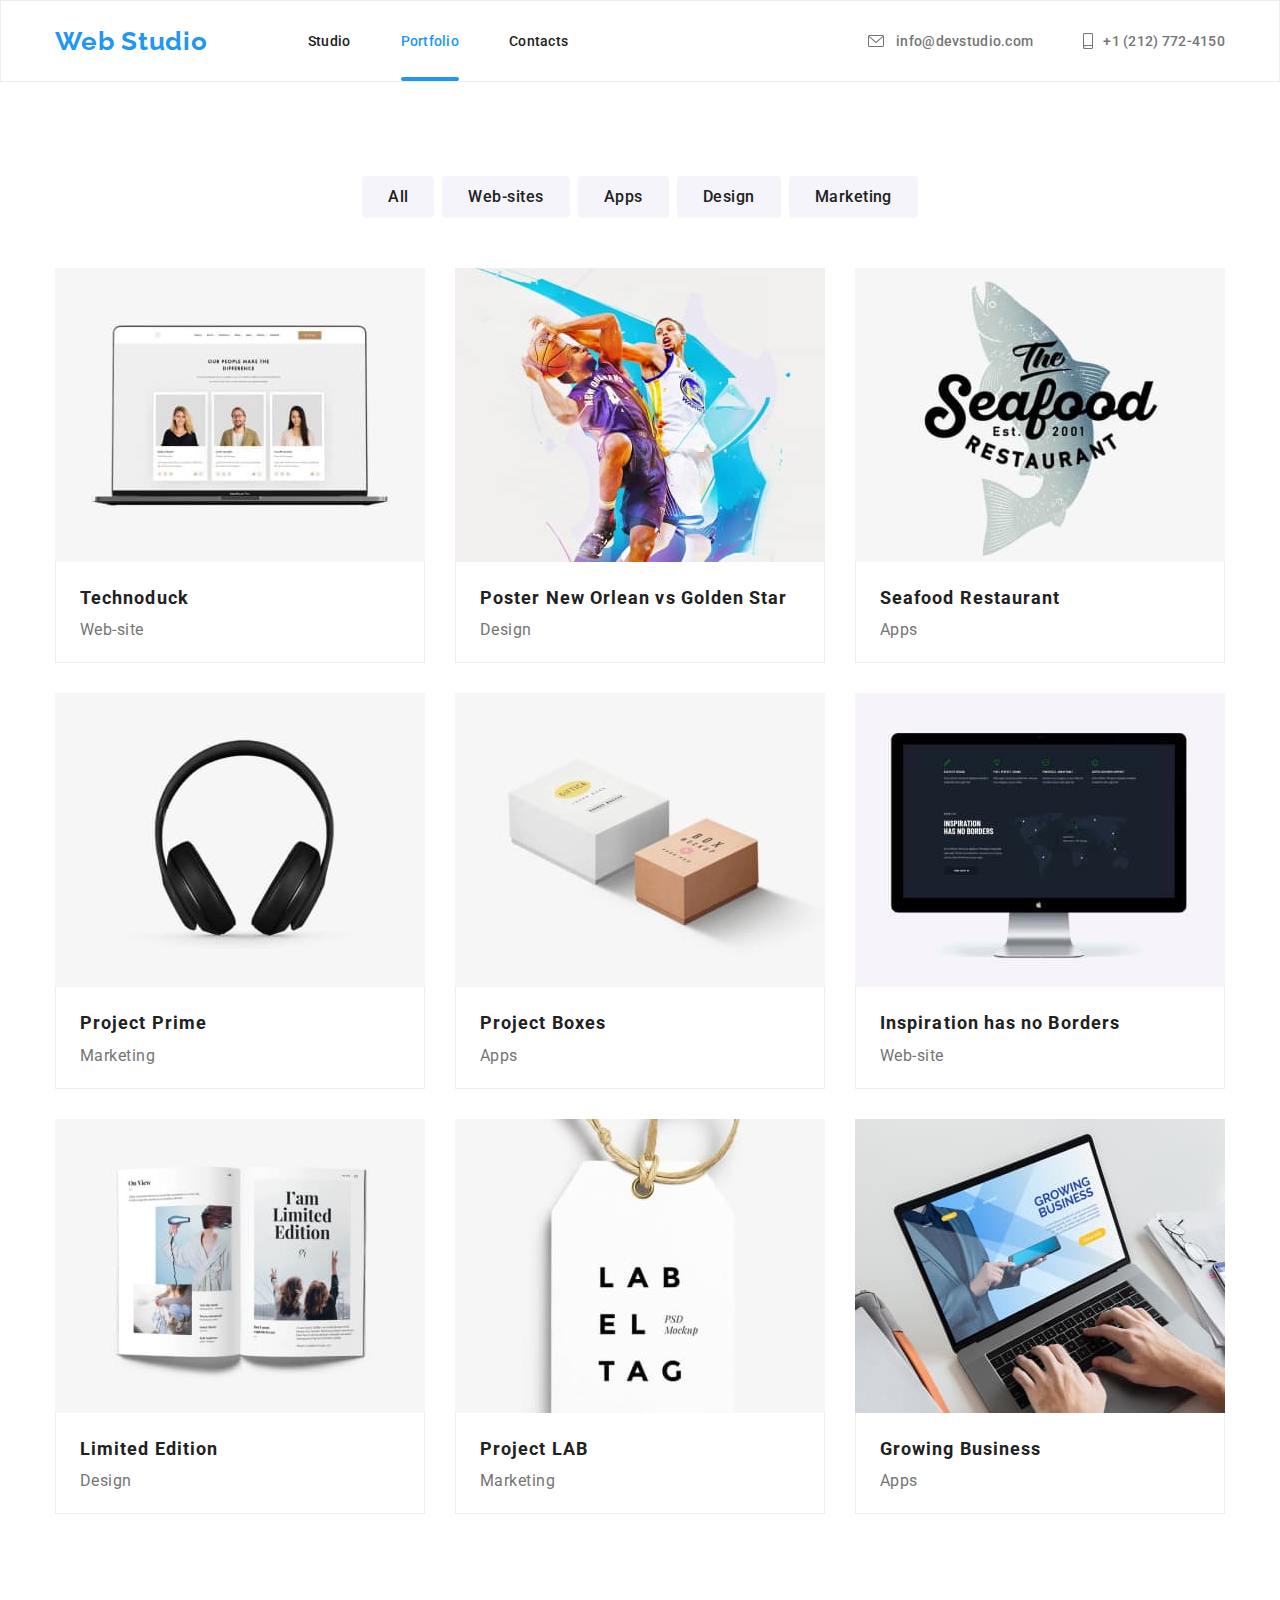
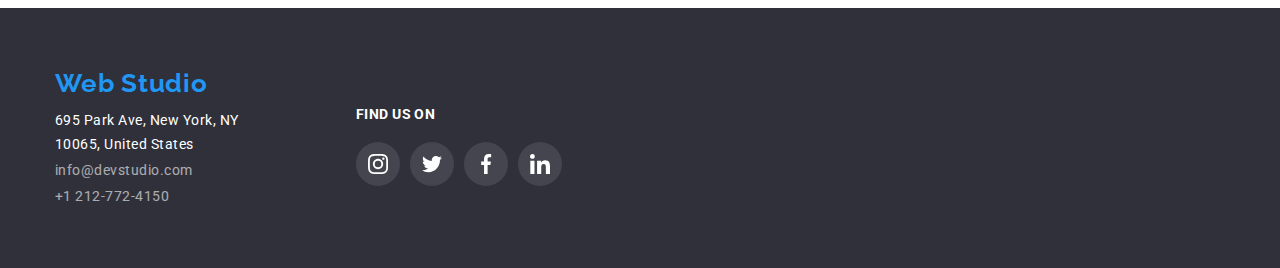
==== portfolio.html @ 400002eb "draft 2" ====
<!DOCTYPE html>
<html lang="en">

<head>
    <meta charset="UTF-8">
    <meta http-equiv="X-UA-Compatible" content="IE=edge">
    <meta name="viewport" content="width=device-width, initial-scale=1.0">
    <title>goit-markup-hw-05</title>
    <link rel="stylesheet"
        href="https://fonts.googleapis.com/css2?family=Raleway:wght@700&family=Roboto:wght@400;500;700;900&display=swap">
    <link rel="stylesheet" href="https://cdnjs.cloudflare.com/ajax/libs/modern-normalize/1.1.0/modern-normalize.min.css">
    <link rel="stylesheet" href="./css/styles.css">
</head>
<body>
            <header class="header-section">
                <div class="container header-container">
                    <a href="./index.html" class="logo header-logo">Web Studio</a>
                    <nav>
                        <ul class="navigation-list">
                            <li class="navigation-item"><a href="./index.html"
                                    class="navigation-link">Studio</a></li>
                            <li class="navigation-item"><a href="./portfolio.html" class="navigation-link  navigation-link-current">Portfolio</a></li>
                            <li class="navigation-item"><a href="#" class="navigation-link">Contacts</a></li>
                        </ul>
                    </nav>
                    <ul class="header-contacts-list">
                        <li class="header-contacts-item">
                            <a href="mailto:info@devstudio.com" class="header-contacts">
                                <svg class="header-icons" width="20" height="16">
                                    <use href="./images/sprite.svg#icon-envelope"></use>
                                </svg>
                                info@devstudio.com
                            </a>
                        </li>
                        <li class="header-contacts-item">
                            <a href="tel:2127724150" class="header-contacts">
                                <svg class="header-icons" width="10" height="16">
                                    <use href="./images/sprite.svg#icon-smartphone"></use>
                                </svg>
                                +1 (212) 772-4150
                            </a>
                        </li>
                    </ul>
                </div>
            </header>
<main>
        <section class="portfolio-section">
            <div class="container">
            <h1 class="visually-hidden">Portfolio</h1>
            <ul class="filter-button-list">
                <li class="filter-button-item"><button type="button" class="filter-buttons">All</button>
                </li>
                <li class="filter-button-item">
                    <button type="button" class="filter-buttons">Web-sites</button>
                </li>
                <li class="filter-button-item">
                    <button type="button" class="filter-buttons">Apps</button>
                </li>
                <li class="filter-button-item">
                    <button type="button" class="filter-buttons">Design</button>
                </li>
                <li class="filter-button-item">
                    <button type="button" class="filter-buttons">Marketing</button>
                </li>
            </ul>
            <ul class="portfolio-list">
                <li class="portfolio-item">
                    <img src="./images/portfolio/website.jpg" alt="computer displaying a portfolio" width="370"
                    height="290">
                    <div class="card">
                    <h3 class="portfolio-title">Technoduck</h3>
                    <p class="portfolio-description">Web-site</p>
                    </div>
                </li>
                <li class="portfolio-item">
                    <img src="./images/portfolio/basketball.jpg" alt="painting of two men playing basketball"
                        width="370" height="290">
                    <div class="card">
                    <h3 class="portfolio-title">Poster New Orlean vs Golden Star</h3>
                    <p class="portfolio-description">Design</p>
                    </div>
                </li>
                <li class="portfolio-item"><img src="./images/portfolio/the-seafood-restaurant.jpg"
                        alt="the seafood restaurant logo with large fish" width="370" height="290">
                    <div class="card">
                        <h3 class="portfolio-title">Seafood Restaurant</h3>
                    <p class="portfolio-description">Apps</p>
                </div>
                </li>
                <li class="portfolio-item">
                    <img src="./images/portfolio/headphones.jpg" alt="black over-the-ear headphones"
                    width="370" height="290">
                    <div class="card">
                    <h3 class="portfolio-title">Project Prime</h3>
                    <p class="portfolio-description">Marketing</p>
                    </div>
                </li>
                <li class="portfolio-item">
                    <img src="./images/portfolio/products.jpg" alt="two boxes with the company logo" width="370" height="290">
                    <div class="card">
                    <h3 class="portfolio-title">Project Boxes</h3>
                    <p class="portfolio-description">Apps</p>
                    </div>
                </li>
                <li class="portfolio-item">
                    <img src="./images/portfolio/computer.jpg" alt="a computer displaying a webpage" width="370" height="290">
                    <div class="card">
                    <h3 class="portfolio-title">Inspiration has no Borders</h3>
                    <p class="portfolio-description">Web-site</p>
                    </div>
                </li>
                <li class="portfolio-item">
                    <img src="./images/portfolio/book.jpg" alt="a book open to the 'limited edition' chapter" width="370"
                        height="290">
                    <div class="card">
                    <h3 class="portfolio-title">Limited Edition</h3>
                    <p class="portfolio-description">Design</p>
                    </div>
                </li>
                <li class="portfolio-item">
                    <img src="./images/portfolio/lab.jpg" alt="a label displaying the logo for 'LAB'" width="370" height="290">
                    <div class="card">
                    <h3 class="portfolio-title">Project LAB</h3>
                    <p class="portfolio-description">Marketing</p>
                    </div>
                </li>
                <li class="portfolio-item">
                    <img src="./images/portfolio/typing.jpg" alt="hands typing on a computer" width="370" height="290">
                    <div class="card">
                    <h3 class="portfolio-title">Growing Business</h3>
                    <p class="portfolio-description">Apps</p>
                    </div>
                </li>
            </ul>
        </div>
        </section>
</main>
    <footer class="footer-section">
        <div class="container  footer-positioning">
            <div>
                <a href="./index.html" class="logo footer-logo footer-hover">Web Studio</a>
                <address class="footer-address">
                    <a href="https://goo.gl/maps/3bXYwfZaXWvFELf49" class="footer-address-link footer-hover">
                        695 Park Ave, New York, NY 10065, United States</a>
                    <ul>
                        <li class="footer-list">
                            <a class="footer-contact footer-hover" href="mailto:info@devstudio.com">info@devstudio.com</a>
                        </li>
                        <li>
                            <a class="footer-contact footer-hover" href="tel:2127724150">+1 212-772-4150</a>
                        </li>
                    </ul>
                </address>
            </div>
            <div class="footer-icon-positioning">
                <h3 class="footer-list-title">Find us on</h3>
                <ul class="footer-icons-list">
                    <li class="footer-icons-item">
                        <a href="#" class="footer-social-link">
                            <svg class="social-svg" width="20" height="20">
                                <use href="./images/sprite.svg#icon-instagram"></use>
                            </svg>
                        </a>
                    </li>
                    <li class="footer-icons-item">
                        <a href="#" class="footer-social-link">
                            <svg class="social-svg" width="20" height="20">
                                <use href="./images/sprite.svg#icon-twitter"></use>
                            </svg>
                        </a>
                    </li>
                    <li class="footer-icons-item facebook">
                        <a href="#" class="footer-social-link">
                            <svg class="social-svg" width="20" height="20">
                                <use href="./images/sprite.svg#icon-facebook"></use>
                            </svg>
                        </a>
                    </li>
                    <li class="footer-icons-item">
                        <a href="#" class="footer-social-link">
                            <svg class="social-svg" width="20" height="20">
                                <use href="./images/sprite.svg#icon-linkedin"></use>
                            </svg>
                        </a>
                    </li>
                </ul>
            </div>
        </div>
    </footer>
    </body>
    </html>
---- css/styles.css ----
:root {
    --text-color-default: #212121;
    --highlight-color: #2196F3;
    --bg-color: #2F303A;
    --text-color-secondary: #757575;
    --button-color: #F5F4FA;
    --white-color: #FFFFFF;
    --svg-color: #AFB1B8;
    --footer-svg: rgba(255, 255, 255, 0.1);
    --card-gap: 30px;
}

body {
    font-family: 'Roboto';
    font-style: normal;
    font-weight: 500;
    letter-spacing: 0.03em;
    color: var(--text-color-default);
    margin: 0;
}

a {
    text-decoration: none;
}

ul {
    list-style-type: none;
    margin-top: 0px;
    margin-bottom: 0px;
    padding-left: 0px;
}
.visually-hidden {
    position: absolute;
    width: 1px;
    height: 1px;
    margin: -1px;
    border: 0;
    padding: 0;
    white-space: nowrap;
    clip-path: inset(100%);
    clip: rect(0 0 0 0);
    overflow: hidden;
}

h1,
h2,
h3,
h4,
h5,
h6,
p {
    margin-top: 0;
    margin-bottom: 0;
}

img {
    display: block;
    max-width: 100%;
    height: auto;
}

.container {
    width: 1200px;
    padding-left: 15px;
    padding-right: 15px;
    margin: 0 auto;
}

/*header*/

.header-section {
    border: 1px solid #ECECEC;
}

.header-container {
    display: flex;
    align-items: center;
}

.navigation-list {
    display: flex;
    align-items: center;
    margin-top: 0;
    margin-bottom: 0;
}

.navigation-item-link:hover {
    color: var(--highlight-color);
    transition-duration: 250ms;
    transition-timing-function: cubic-bezier(0.4, 0, 0.2, 1);

}

.header-contacts:hover {
    color: var(--highlight-color);
    cursor: pointer;
    transition-duration: 250ms;
    transition-timing-function: cubic-bezier(0.4, 0, 0.2, 1);
}

.navigation-item:not(:last-child) {
    margin-right: 50px;
}

.header-contacts-list {
    display: flex;
    align-items: center;
    margin-left: auto;
}

.header-contacts-item:not(:last-child) {
    margin-right: 50px;
}

.header-contacts-item{
    display: flex;
    align-items: center;
}
.header-icons{
    margin-right: 10px;
    fill: currentColor;
}

.header-logo {
    margin-right: 100px;
}
.logo {
    font-family: 'Raleway';
    font-weight: 700;
    font-size: 26px;
    line-height: calc(31/26);
    letter-spacing: 0.03em;
    color: var(--highlight-color);
}

.navigation-link {
    font-size: 14px;
    line-height: calc(16/14);
    letter-spacing: 00.02em;
    color: var(--text-color-default);
    padding-top: 32px;
    padding-bottom: 32px;
    display: block;
}

.navigation-link:hover,
.navigation-link:focus,
.navigation-link-current {
    color: var(--highlight-color);
    transition-duration: 250ms;
    transition-timing-function: cubic-bezier(0.4, 0, 0.2, 1);
}
.navigation-link-current{
    position:relative;
}
.navigation-link-current::after{
    position: absolute;
        content:"";
        width: 100%;
        height: 4px;
        background-color:  var(--highlight-color);
        left: 0px;
        bottom: 0px;
        border-radius: 2px 2px;
}


.header-contacts {
    font-size: 14px;
    line-height: calc(16/14);
    letter-spacing: 0.02em;
    color: var(--text-color-secondary);
    display: flex;
    align-items: center;
    margin-left: auto;
    padding-top: 32px;
    padding-bottom: 32px;

}



/* hero section*/
.hero-section {
    background-color: var(--bg-color);
    padding-top: 200px;
    padding-bottom: 200px;
    background-image: linear-gradient(rgba(47, 48, 58, 0.4),rgba(47, 48, 58, 0.4)),
    url(../images/webstudio/studio-large-image.jpg);
    background-repeat: no-repeat;
    background-position: center;
    background-size: cover;

}
.hero-container{
    display: flex;
    flex-direction: column;
    align-items: center;
}


.hero-title {
    font-weight: 900;
    font-size: 44px;
    line-height: calc(60/44);
    text-align: center;
    letter-spacing: 0.06em;
    text-transform: uppercase;
    color: var(--white-color);
    margin-bottom: 30px;
    width: 696px;

}


.hero-button {
    font-family: 'Roboto';
    font-weight: 700;
    font-size: 16px;
    line-height: calc(30/16);
    text-align: center;
    letter-spacing: 0.06em;
    color: var(--white-color);
    background-color: var(--highlight-color);
    cursor: pointer;
    box-shadow: 0px 4px 4px rgba(0, 0, 0, 0.15);
    border-radius: 4px;
    border: none; 
    padding: 10px 20px;
}

.hero-button:hover,
.hero-button:focus {
    color: green;
    background-color: darkblue;
    cursor: pointer;
        transition-duration: 250ms;
            transition-timing-function: cubic-bezier(0.4, 0, 0.2, 1);
}

/* features section */

.features-section{
    padding-top: 58px;
}
.features-list {
    display: flex;
    justify-content: center;
}
.features-title {
    font-weight: 700;
    font-size: 14px;
    line-height: calc(16/14);
    letter-spacing: 0.03em;
    text-transform: uppercase;
    color: var(--text-color-default);
    margin-bottom: 10px;
}
.features-description{
    width: 270px;
}

.features-text {
    font-weight: 400;
    font-size: 14px;
    line-height: calc(24/14);
    color: var(--text-color-secondary);
}
.features-item:not(:last-child) {
    margin-right: 30px;
}


.features-icons-item {
    border: none;
    border-radius: 4px;
    background-color: var(--button-color);
    padding: 25px 102px;
    margin-bottom: 30px;
    max-width: 270px;
}

/*what we do section*/
.images-section {
    padding-top: 94px;
    padding-bottom: 94px;
}
.features-list-images {
    display: flex;
    justify-content: center;
}

.features-list-items:not(:last-child) {
    margin-right: 30px;
}

.section-title {
    font-weight: 700;
    font-size: 36px;
    line-height: calc(42/36);
    text-align: center;
    letter-spacing: 0.03em;
    color: var(--text-color-default);
    margin-bottom: 30px;
}

/* Team Section */
.team-section {
    background-color: var(--button-color);
    padding-top: 94px;
    padding-bottom: 94px;
}
.team-name {
    font-size: 16px;
    line-height: calc(19/16);
    text-align: center;
    letter-spacing: 0.03em;
    color: var(--text-color-default);
    margin-bottom: 10px;
}

.team-position {
    font-weight: 400;
    font-size: 16px;
    line-height: calc(19/16);
    text-align: center;
    text-align: center;
    letter-spacing: 0.03em;
    color: var(--text-color-secondary);
    margin-bottom: 16px;
}

.team-section-images {
    display: flex;
    justify-content: center;
}
.team-images-description {
    background-color: var(--white-color);
    padding-top: 30px;
    padding-bottom: 30px;
}

.team-item {
    width: 270px;
    box-shadow: 0px 1px 3px rgba(0, 0, 0, 0.12), 0px 1px 1px rgba(0, 0, 0, 0.14), 0px 2px 1px rgba(0, 0, 0, 0.2);
    border-radius: 0px 0px 4px 4px;
}

.team-item:not(:last-child) {
    margin-right: 30px;
}

/* Team Socials */

.social-icons-list {
    display: flex;
    justify-content: center;
    margin-top: 16px;
}

.social-icons-item:not(:last-child) {
    margin-right: 10px;
}

.social-link {
    width: 44px;
    height: 44px;
    display: flex;
    align-items: center;
    justify-content: center;
    border-radius: 50%;
    fill: var(--svg-color);
}


.social-link:hover,
.social-link:focus {
    fill: var(--white-color);
    cursor: pointer;
    background-color: var(--highlight-color);
    color: var(--white-color);
    border-radius: 50%;
    height: 44px;
    width: 44px;
        transition-duration: 250ms;
            transition-timing-function: cubic-bezier(0.4, 0, 0.2, 1);
}

/*portfolio page*/

.portfolio-section {
    padding-top: 94px;
    padding-bottom: 94px;
}

.filter-button-list {
    display: flex;
    justify-content: center;
    margin-bottom: 50px;
}

.portfolio-list {
    display: flex;
    flex-wrap: wrap;
    margin-top:calc(-1 * var(--card-gap));
    margin-left:calc(-1 * var(--card-gap));
}
.portfolio-item:hover,
.portfolio-item:focus{
    border: 1px solid #EEEEEE;
    box-shadow: 0px 1px 1px rgba(0, 0, 0, 0.12), 0px 4px 4px rgba(0, 0, 0, 0.06), 1px 4px 6px rgba(0, 0, 0, 0.16);
        transition-duration: 250ms;
            transition-timing-function: cubic-bezier(0.4, 0, 0.2, 1);
}

.portfolio-item{
    flex-basis:calc(100% /3 - var(--card-gap));
    margin-left: var(--card-gap);
    margin-top: var(--card-gap);
    cursor: pointer;
}

.card {
    padding: 20px 24px;
    background: #FFFFFF;
    border-left: 1px solid #EEEEEE;
    border-bottom: 1px solid #EEEEEE;
    border-right: 1px solid #EEEEEE;
}

.portfolio-images-list {
    margin-right: 30px;
}

.filter-buttons {
    font-family: 'roboto';
    font-weight: 500;
    font-size: 16px;
    line-height: calc(30/16);
    text-align: center;
    letter-spacing: 0.03em;
    color: var(--text-color-default);
    background-color: var(--button-color);
    cursor: pointer;
    border-radius: 4px;
    border: none;
    padding: 6px 26px;
}

.filter-buttons:hover,
.filter-buttons:focus {
    color: var(--button-color);
    background-color: var(--highlight-color);
    box-shadow: 0px 3px 1px rgba(0, 0, 0, 0.1), 0px 1px 2px rgba(0, 0, 0, 0.08), 0px 2px 2px rgba(0, 0, 0, 0.12);
        border-radius: 4px;
            transition-duration: 250ms;
                transition-timing-function: cubic-bezier(0.4, 0, 0.2, 1);

}
.filter-button-item:not(:last-child){
    margin-right: 8px;
}
.portfolio-title {
    font-weight: 700;
    font-size: 18px;
    line-height: calc(36/20);
    letter-spacing: 0.06em;
    color: var(--text-color-default);
    margin-bottom: 4px;
}

.portfolio-description {
    font-weight: 400;
    font-size: 16px;
    line-height: calc(30/20);
    letter-spacing: 0.03em;
    color: var(--text-color-secondary);
}

/* Footer */

.footer-section {
    background-color: var(--bg-color);
    padding-top: 60px;
    padding-bottom: 60px;
}

.footer-address {
    font-style: normal;
    width: 231px;
}

.footer-address-link {
    font-weight: 400;
    font-size: 14px;
    line-height: calc(24/14);
    color: var(--white-color);
    margin-bottom: 2px;
    display: block;
}

.footer-contact {
    font-weight: 400;
    font-size: 14px;
    line-height: 24px;
    color: var(--white-color);
    opacity: .6;
}
.footer-list:not(:last-child){
    margin-bottom: 2px;
    display: block;
}

.footer-hover:focus,
.footer-hover:hover {
    color: var(--white-color);
    cursor: pointer;
    opacity: 1;
        transition-duration: 250ms;
            transition-timing-function: cubic-bezier(0.4, 0, 0.2, 1);
}
.footer-logo {
    display: block;
    margin-bottom: 9px;
}
.footer-icon-positioning{
    display: flex;
    flex-direction: column;
    justify-content: center;
    margin-left: 70px;
    margin-top: 15px;
}
.footer-list-title {
    color: var(--white-color);
    font-weight: 700;
    font-size: 14px;
    line-height: calc(16/14);
    letter-spacing: 0.03em;
    text-transform: uppercase;
    padding-bottom: 20px;
    position: relative;

}

.footer-icons-list {
    display: flex;
}

.footer-icons-item:not(:last-child) {
    margin-right: 10px;
}

.footer-icons-item {
    cursor: pointer;
    background-color: var(--footer-svg);
    border-radius: 50%;
    height: 44px;
    width: 44px;
}

.footer-icons-item:hover {
    background-color: var(--highlight-color);
        transition-duration: 250ms;
            transition-timing-function: cubic-bezier(0.4, 0, 0.2, 1);
}

.footer-positioning {
    display: flex;
}


.footer-social-link{
        width: 44px;
        height: 44px;
        display: flex;
        align-items: center;
        justify-content: center;
        border-radius: 50%;
            fill: var(--white-color);
}

/* Regular-Customers-Section */

.brand-section-title{
    margin-bottom: 50px;
}
.brand-icons-section{
    padding-top: 94px;
}
.regular-customer-icon-list{
    display: flex;
    justify-content: space-evenly;
    margin-bottom: 94px;
}
.regular-customers-icon-item{
fill: var(--svg-color);
    border: 1px solid var(--svg-color);
    border-radius: 4px;
    padding: 16px 32px;
}
.regular-customers-icon-item:hover{
    fill: var(--highlight-color);
    border-color: var(--highlight-color);
    cursor: pointer;
        transition-duration: 250ms;
            transition-timing-function: cubic-bezier(0.4, 0, 0.2, 1);
}
.regular-customers-icon-item:not(:last-child){
    margin-right: 30px;
}

/* Modal */
.modal-body{

}
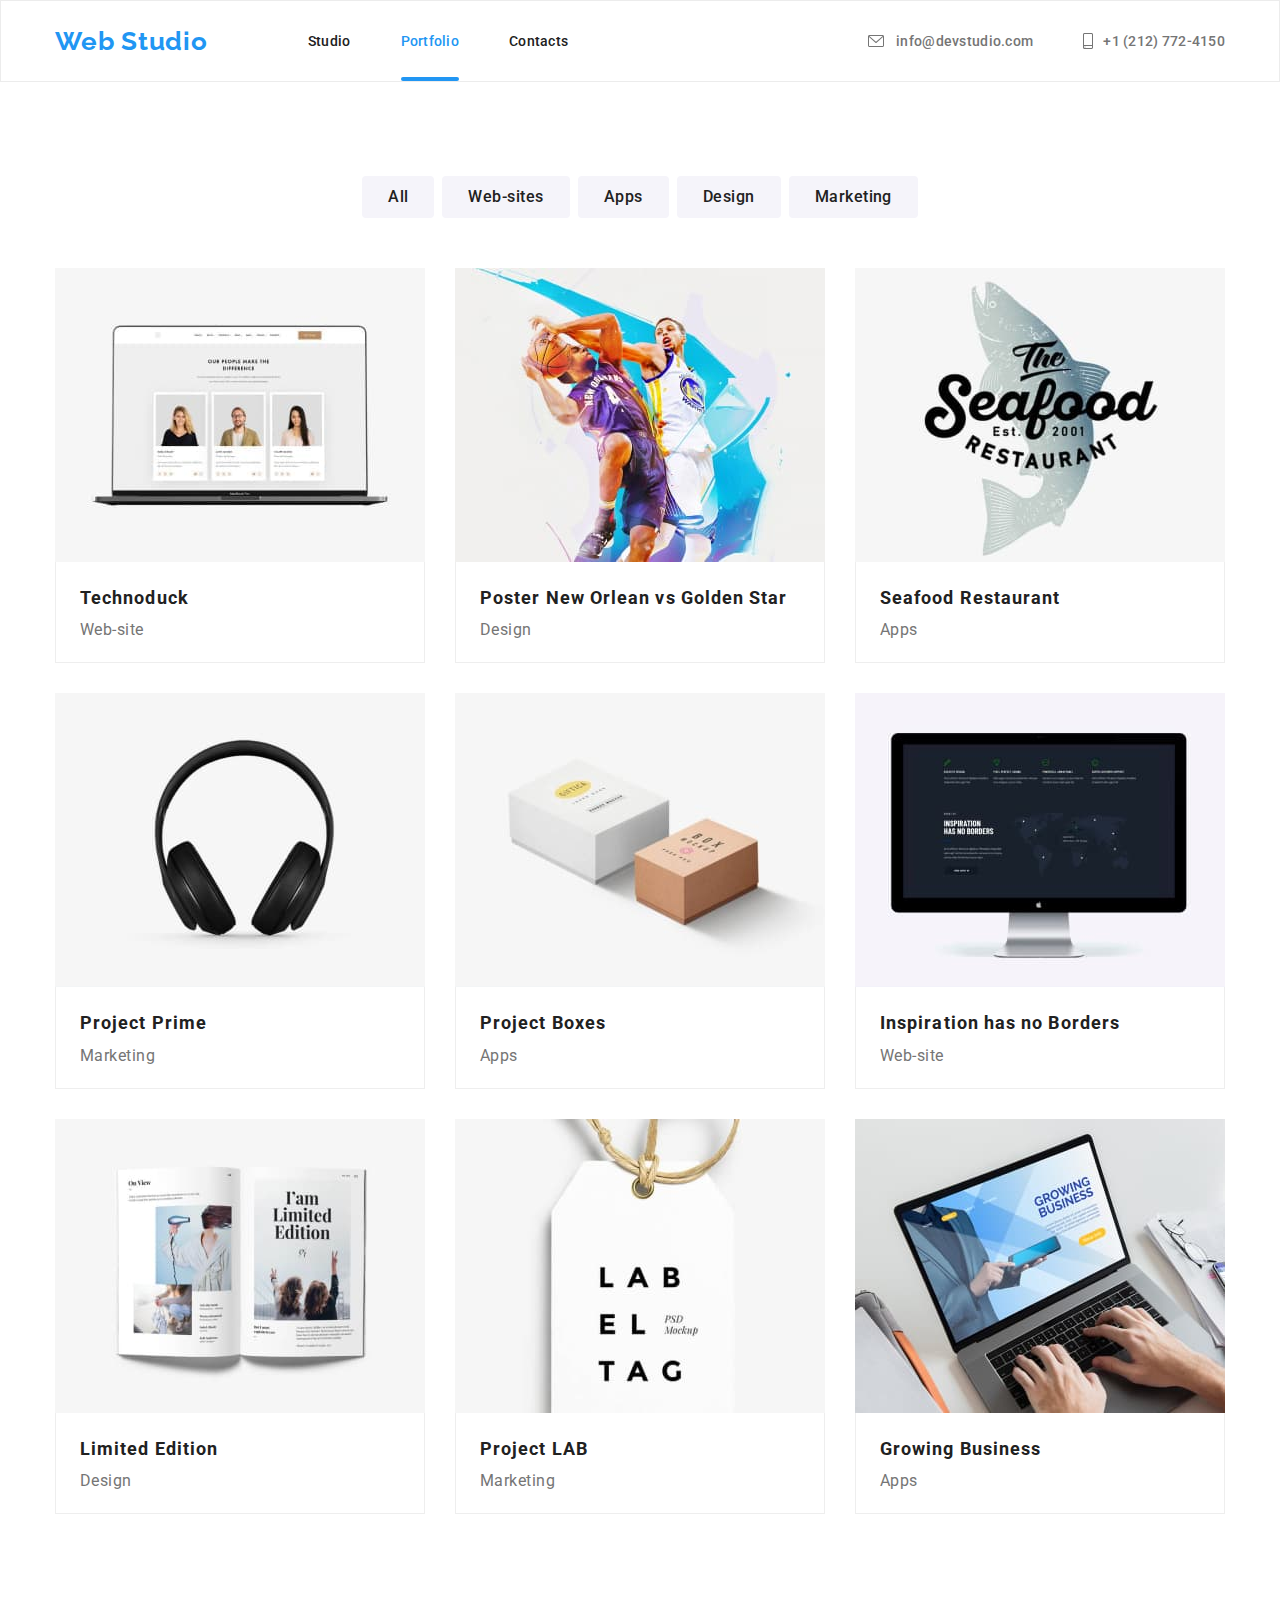
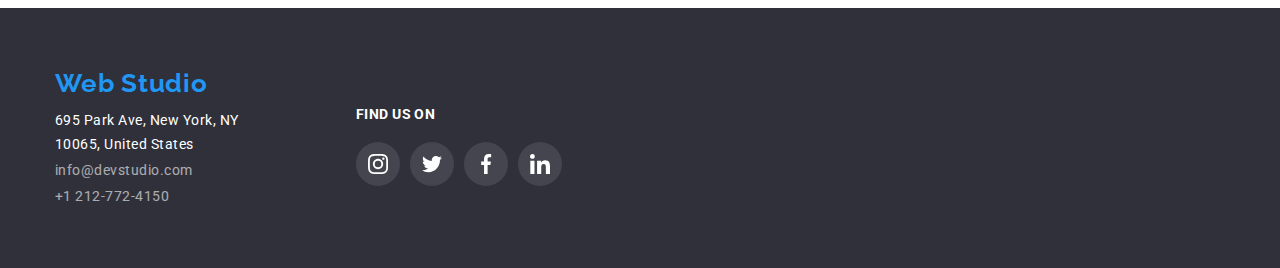
==== commit 284fa193: "draft 4" ====
--- a/portfolio.html
+++ b/portfolio.html
@@ -64,68 +64,130 @@
                 </li>
             </ul>
             <ul class="portfolio-list">
-                <li class="portfolio-item">
+                <li class="portfolio-item box">
+                    <div class="overlay-container">
                     <img src="./images/portfolio/website.jpg" alt="computer displaying a portfolio" width="370"
-                    height="290">
+                    height="290" >
+                    <div class="overlay">
+                        <p class="overlay-text">Technoduck is a state-of-the-art coronavirus distribution platform. Companies use this
+                            platform for digital espionage
+                            and attacks on competitors' secure servers.</p>
+                    </div>
+                    </div>
                     <div class="card">
                     <h3 class="portfolio-title">Technoduck</h3>
                     <p class="portfolio-description">Web-site</p>
                     </div>
                 </li>
-                <li class="portfolio-item">
+                <li class="portfolio-item box">
+                    <div class="overlay-container">
                     <img src="./images/portfolio/basketball.jpg" alt="painting of two men playing basketball"
                         width="370" height="290">
+                            <div class="overlay">
+                                <p class="overlay-text">Technoduck is a state-of-the-art coronavirus distribution platform. Companies use this
+                                    platform for digital espionage
+                                    and attacks on competitors' secure servers.</p>
+                            </div>
+                            </div>
                     <div class="card">
                     <h3 class="portfolio-title">Poster New Orlean vs Golden Star</h3>
                     <p class="portfolio-description">Design</p>
                     </div>
                 </li>
-                <li class="portfolio-item"><img src="./images/portfolio/the-seafood-restaurant.jpg"
+                <li class="portfolio-item box">
+                    <div class="overlay-container"><img src="./images/portfolio/the-seafood-restaurant.jpg"
                         alt="the seafood restaurant logo with large fish" width="370" height="290">
+                        <div class="overlay">
+                            <p class="overlay-text">Technoduck is a state-of-the-art coronavirus distribution platform. Companies use this
+                                platform for digital espionage
+                                and attacks on competitors' secure servers.</p>
+                        </div>
+                        </div>
                     <div class="card">
                         <h3 class="portfolio-title">Seafood Restaurant</h3>
                     <p class="portfolio-description">Apps</p>
                 </div>
                 </li>
-                <li class="portfolio-item">
+                <li class="portfolio-item box">
+                    <div class="overlay-container">
                     <img src="./images/portfolio/headphones.jpg" alt="black over-the-ear headphones"
                     width="370" height="290">
+                    <div class="overlay">
+                        <p class="overlay-text">Technoduck is a state-of-the-art coronavirus distribution platform. Companies use this
+                            platform for digital espionage
+                            and attacks on competitors' secure servers.</p>
+                    </div>
+                    </div>
                     <div class="card">
                     <h3 class="portfolio-title">Project Prime</h3>
                     <p class="portfolio-description">Marketing</p>
                     </div>
                 </li>
-                <li class="portfolio-item">
+                <li class="portfolio-item box">
+                    <div class="overlay-container">
                     <img src="./images/portfolio/products.jpg" alt="two boxes with the company logo" width="370" height="290">
+                    <div class="overlay">
+                        <p class="overlay-text">Technoduck is a state-of-the-art coronavirus distribution platform. Companies use this
+                            platform for digital espionage
+                            and attacks on competitors' secure servers.</p>
+                    </div>
+                    </div>
                     <div class="card">
                     <h3 class="portfolio-title">Project Boxes</h3>
                     <p class="portfolio-description">Apps</p>
                     </div>
                 </li>
-                <li class="portfolio-item">
+                <li class="portfolio-item box">
+                    <div class="overlay-container">
                     <img src="./images/portfolio/computer.jpg" alt="a computer displaying a webpage" width="370" height="290">
+                    <div class="overlay">
+                        <p class="overlay-text">Technoduck is a state-of-the-art coronavirus distribution platform. Companies use this
+                            platform for digital espionage
+                            and attacks on competitors' secure servers.</p>
+                    </div>
+                    </div>
                     <div class="card">
                     <h3 class="portfolio-title">Inspiration has no Borders</h3>
                     <p class="portfolio-description">Web-site</p>
                     </div>
                 </li>
-                <li class="portfolio-item">
+                <li class="portfolio-item box">
+                    <div class="overlay-container">
                     <img src="./images/portfolio/book.jpg" alt="a book open to the 'limited edition' chapter" width="370"
                         height="290">
+                        <div class="overlay">
+                            <p class="overlay-text">Technoduck is a state-of-the-art coronavirus distribution platform. Companies use this
+                                platform for digital espionage
+                                and attacks on competitors' secure servers.</p>
+                        </div>
+                        </div>
                     <div class="card">
                     <h3 class="portfolio-title">Limited Edition</h3>
                     <p class="portfolio-description">Design</p>
                     </div>
                 </li>
-                <li class="portfolio-item">
+                <li class="portfolio-item box">
+                    <div class="overlay-container">
                     <img src="./images/portfolio/lab.jpg" alt="a label displaying the logo for 'LAB'" width="370" height="290">
+                    <div class="overlay">
+                        <p class="overlay-text">Technoduck is a state-of-the-art coronavirus distribution platform. Companies use this
+                            platform for digital espionage
+                            and attacks on competitors' secure servers.</p>
+                    </div>
+                    </div>
                     <div class="card">
                     <h3 class="portfolio-title">Project LAB</h3>
                     <p class="portfolio-description">Marketing</p>
-                    </div>
-                </li>
-                <li class="portfolio-item">
+                </li>
+                <li class="portfolio-item box">
+                    <div class="overlay-container">
                     <img src="./images/portfolio/typing.jpg" alt="hands typing on a computer" width="370" height="290">
+                    <div class="overlay">
+                        <p class="overlay-text">Technoduck is a state-of-the-art coronavirus distribution platform. Companies use this
+                            platform for digital espionage
+                            and attacks on competitors' secure servers.</p>
+                    </div>
+                    </div>
                     <div class="card">
                     <h3 class="portfolio-title">Growing Business</h3>
                     <p class="portfolio-description">Apps</p>
--- a/css/styles.css
+++ b/css/styles.css
@@ -418,6 +418,8 @@
     margin-left: var(--card-gap);
     margin-top: var(--card-gap);
     cursor: pointer;
+
+
 }
 
 .card {
@@ -426,6 +428,7 @@
     border-left: 1px solid #EEEEEE;
     border-bottom: 1px solid #EEEEEE;
     border-right: 1px solid #EEEEEE;
+
 }
 
 .portfolio-images-list {
@@ -609,8 +612,76 @@
     margin-right: 30px;
 }
 
-/* Modal */
-.modal-body{
-
-}
-
+
+
+
+.box{
+position: relative;
+}
+
+.box:hover .overlay {
+transform: translatey(0);
+}
+
+.overlay {
+position: absolute;
+display: block;
+padding: 63px 24px;
+background-color: rgba(33, 150, 243, 0.9);;
+top: 0;
+    left: 0;
+width: 100%;
+height: 100%;
+transform: translateY(100%);
+    transition-duration: 250ms;
+        transition-timing-function: cubic-bezier(0.4, 0, 0.2, 1);
+}
+
+.overlay-text{
+    font-family: Roboto;
+    font-size: 18px;
+    font-weight: 400;
+    line-height: 28px;
+    letter-spacing: 0.03em;
+    text-align: left;
+    color: var(--white-color);
+
+}
+.overlay-container{
+    position: relative;
+    overflow: hidden;
+}
+
+.backdrop{
+    position: fixed;
+    width: 100%;
+    height: 1024px;
+    left: 0px;
+    top: 0px;
+    background: rgba(0, 0, 0, 0.2);
+    opacity: 1;
+    transition:
+    opacity 250ms, cubic-bezier(0.4, 0, 0.2, 1),
+    visibility 250ms, cubic-bezier(0.4, 0, 0.2, 1);
+}
+.modal-window{
+    height: 581px;
+        width: 528px;
+        margin-left: auto;
+        margin-right: auto;
+        margin-top: 221px;
+        background: var(--white-color);
+        box-shadow: 0px 1px 3px rgba(0, 0, 0, 0.12), 0px 1px 1px rgba(0, 0, 0, 0.14), 0px 2px 1px rgba(0, 0, 0, 0.2);
+        border-radius: 4px;
+        position: relative;
+}
+.is-hidden{
+    opacity: 0;
+    visibility: hidden;
+    pointer-events: none;
+}
+.modal-button {
+    margin-top: 8px;
+    margin-left: 490px;
+}
+
